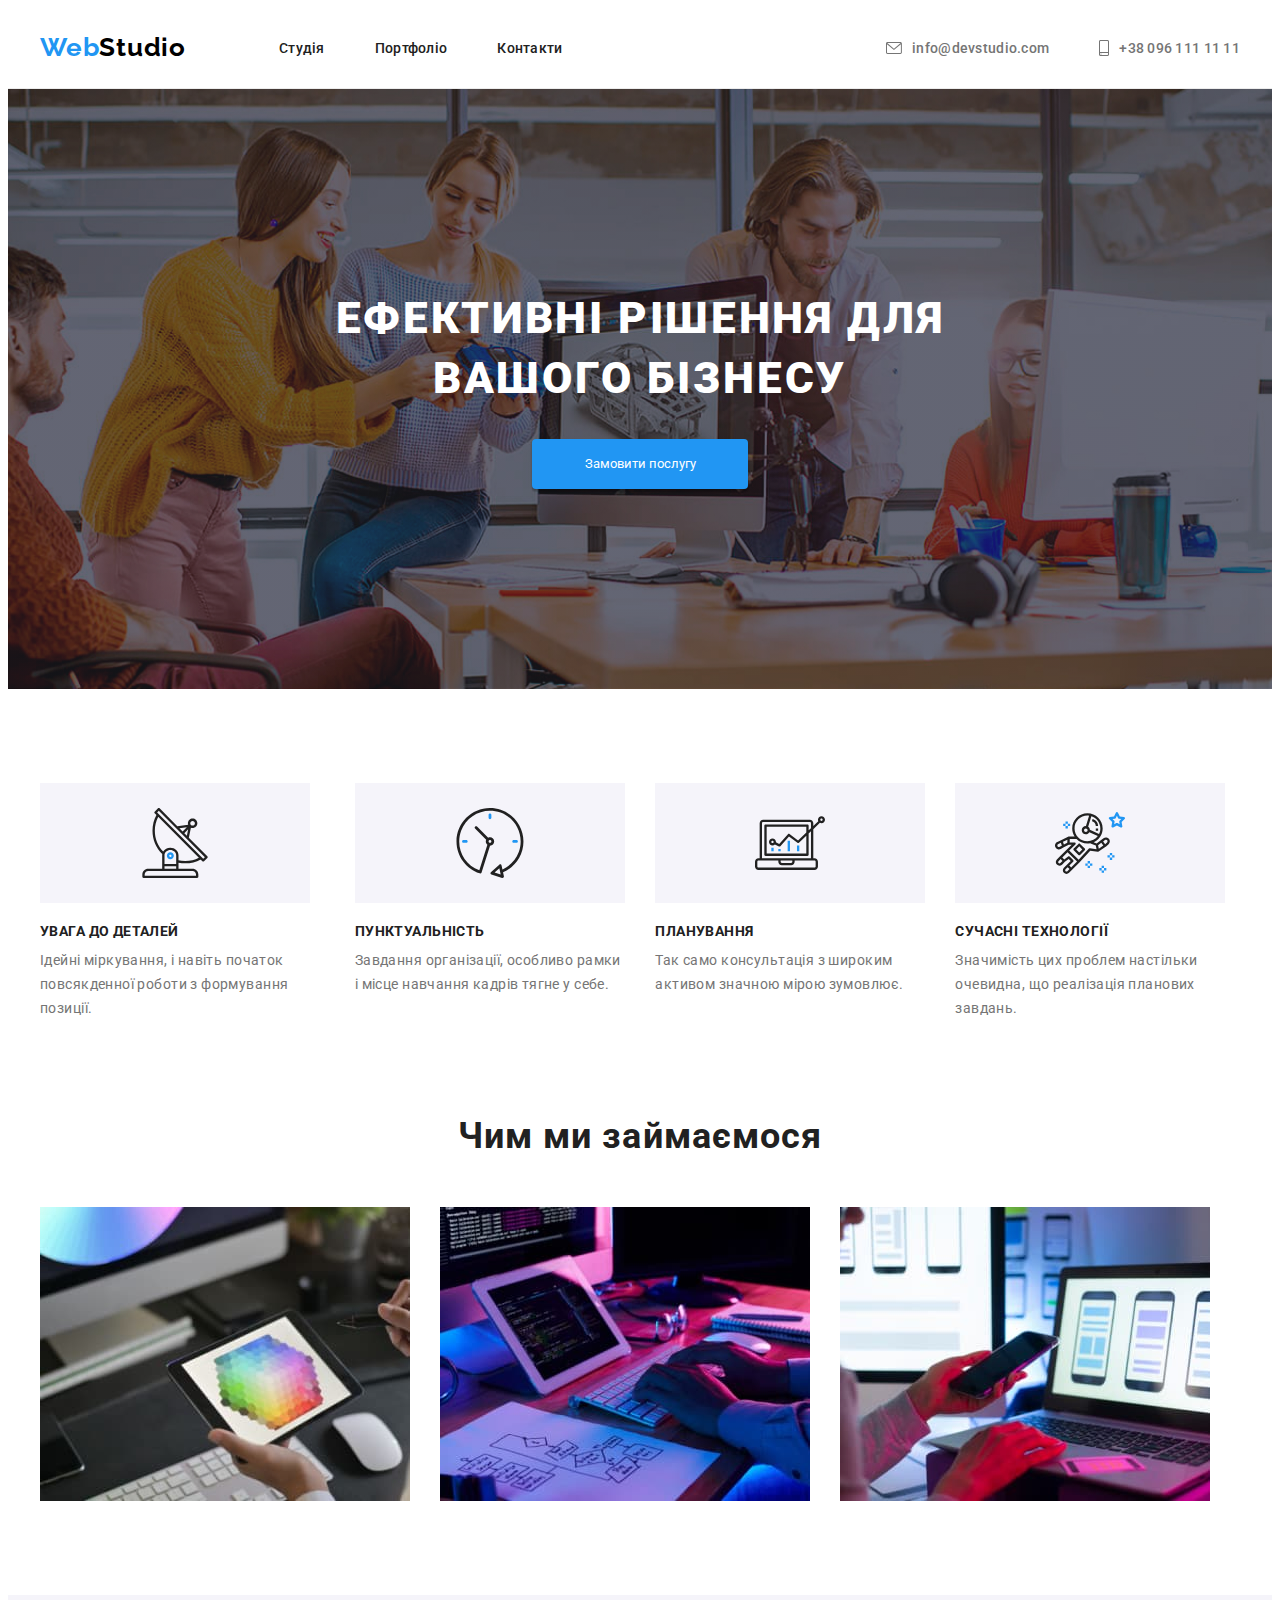
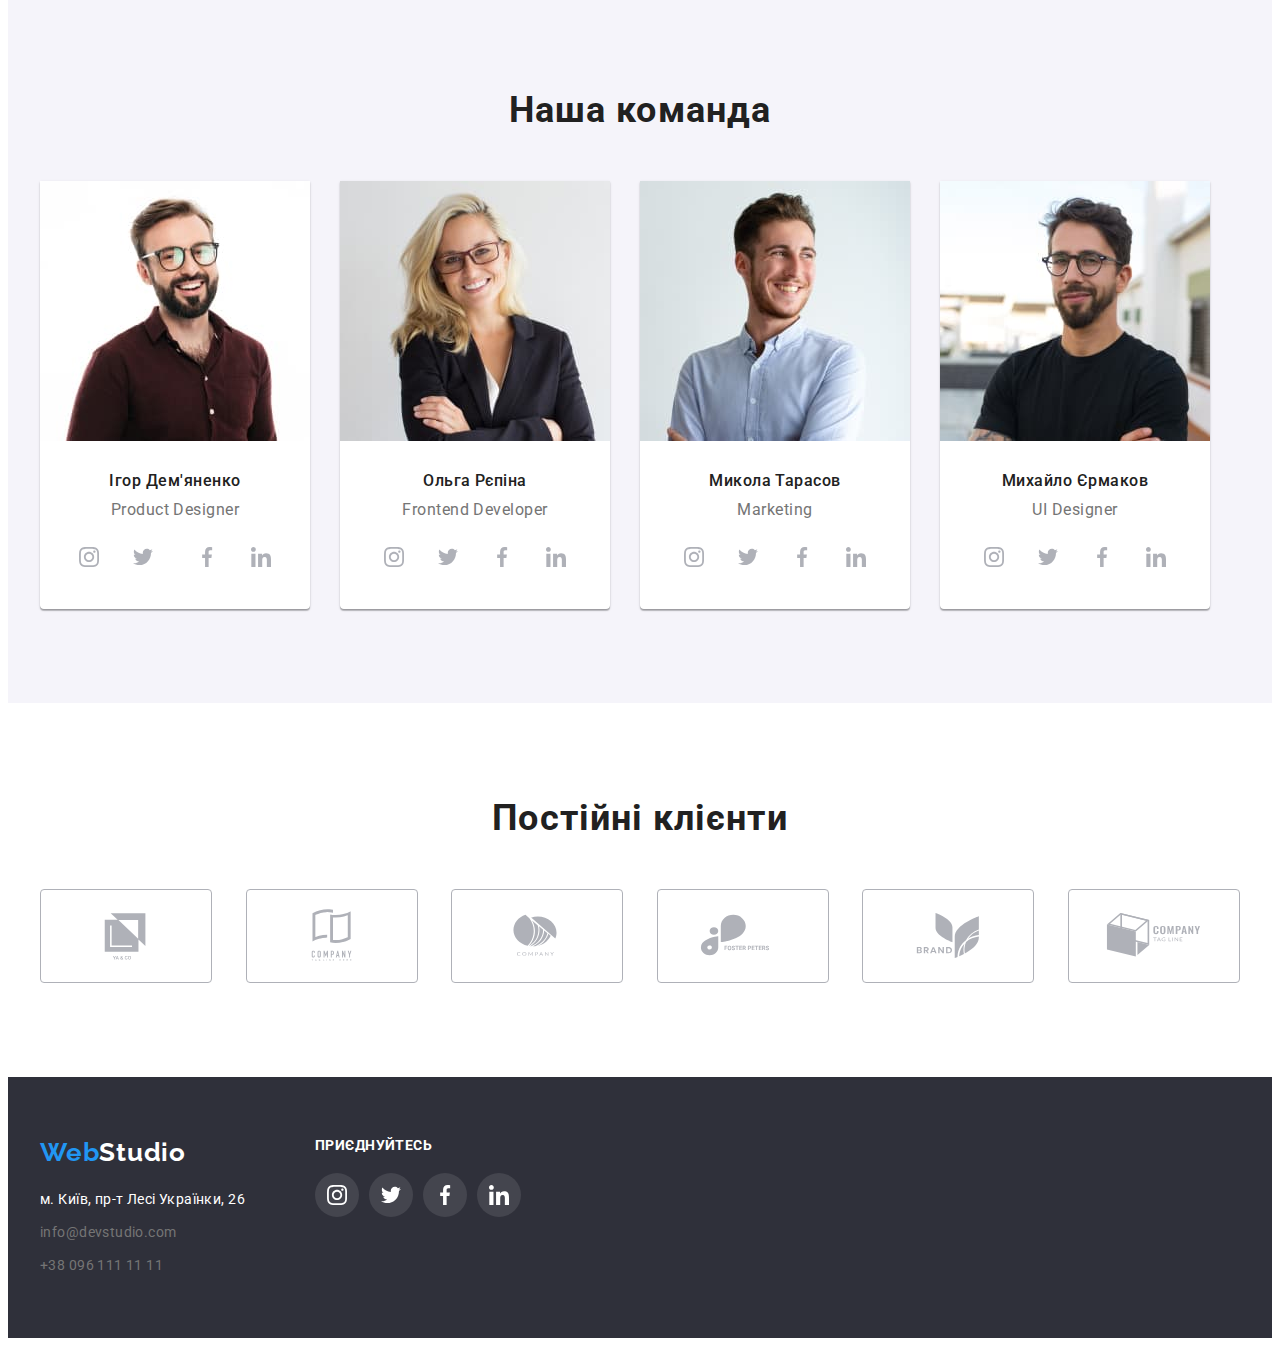
==== index.html @ 433f1bee "first step" ====
<!DOCTYPE html>
<html lang="uk">
  <head>
    <meta charset="UTF-8" />
    <meta http-equiv="X-UA-Compatible" content="IE=edge" />
    <meta name="viewport" content="width=device-width, initial-scale=1.0" />
    <link
      rel="stylesheet"
      href="https://cdnjs.cloudflare.com/ajax/libs/modern-normalize/1.1.0/modern-normalize.min.css"
      integrity="sha512-wpPYUAdjBVSE4KJnH1VR1HeZfpl1ub8YT/NKx4PuQ5NmX2tKuGu6U/JRp5y+Y8XG2tV+wKQpNHVUX03MfMFn9Q=="
      crossorigin="anonymous"
      referrerpolicy="no-referrer" />
    <link rel="preconnect" href="https://fonts.googleapis.com" />
    <link rel="preconnect" href="https://fonts.gstatic.com" crossorigin />
    <link
      href="https://fonts.googleapis.com/css2?family=Raleway:wght@700&family=Roboto:wght@400;500;700;900&display=swap"
      rel="stylesheet" />
    <link rel="stylesheet" href="./CSS/reset.css" />
    <link rel="stylesheet" href="./CSS/style.css" />
    <title lang="en">Studio</title>
  </head>
  <body>
    <header class="header">
      <div class="container header-container">
        <nav class="haeder-navigation">
          <a class="header-logo link" href="index.html" lang="en"
            ><span class="header-web-logo">Web</span>Studio
          </a>
          <ul class="header-navigation-list list">
            <li class="header-navigation-item">
              <a class="header-navigation-link link" href="index.html">Студія</a>
            </li>
            <li class="header-navigation-item">
              <a class="header-navigation-link link" href="portfolio.html">Портфоліо</a>
            </li>
            <li class="header-navigation-item">
              <a class="header-navigation-link link" href="">Контакти</a>
            </li>
          </ul>
        </nav>
        <ul class="header-address-list list">
          <li class="header-address-item">
            <a class="header-address-link link" href="mailto:info@devstudio.com"
              ><svg class="header-icon" width="16" height="12">
                <use href="./images/symbol-defs.svg#icon-envelope"></use>
              </svg>
              info@devstudio.com</a
            >
          </li>
          <li class="header-address-item">
            <a class="header-address-link link" href="tel:+380961111111">
              <svg class="header-icon" width="10" height="16">
                <use href="./images/symbol-defs.svg#icon-smartphone"></use>
              </svg>
              +38 096 111 11 11</a
            >
          </li>
        </ul>
      </div>
    </header>
    <main>
      <section class="btn-section">
        <div class="container">
          <h1 class="btn-heading">Ефективні рішення для вашого бізнесу</h1>
          <button class="main-btn" type="button">Замовити послугу</button>
        </div>
      </section>
      <section class="our-benefits">
        <div class="container">
          <ul class="benefits-list list">
            <li class="benefits-item">
              <div class="hero-icon-blocks">
                <svg class="benefits-icon" width="70" height="70">
                  <use href="./images/symbol-defs.svg#icon-antenna"></use>
                </svg>
              </div>
              <h2 class="benefits-heading">Увага до деталей</h2>
              <p class="benefits-description">
                Ідейні міркування, і навіть початок повсякденної роботи з формування позиції.
              </p>
            </li>
            <li class="benefits-item">
              <div class="hero-icon-blocks">
                <svg class="benefits-icon" width="70" height="70">
                  <use href="./images/symbol-defs.svg#icon-clock"></use>
                </svg>
              </div>
              <h2 class="benefits-heading">Пунктуальність</h2>
              <p class="benefits-description">
                Завдання організації, особливо рамки і місце навчання кадрів тягне у себе.
              </p>
            </li>
            <li class="benefits-item">
              <div class="hero-icon-blocks">
                <svg class="benefits-icon" width="70" height="70">
                  <use href="./images/symbol-defs.svg#icon-diagram"></use>
                </svg>
              </div>
              <h2 class="benefits-heading">Планування</h2>
              <p class="benefits-description">
                Так само консультація з широким активом значною мірою зумовлює.
              </p>
            </li>
            <li class="benefits-item">
              <div class="hero-icon-blocks">
                <svg class="benefits-icon" width="70" height="70">
                  <use href="./images/symbol-defs.svg#icon-astronaut"></use>
                </svg>
              </div>
              <h2 class="benefits-heading">Сучасні технології</h2>
              <p class="benefits-description">
                Значимість цих проблем настільки очевидна, що реалізація планових завдань.
              </p>
            </li>
          </ul>
        </div>
      </section>
      <section class="our-job">
        <div class="container">
          <h2 class="our-job-heading">Чим ми займаємося</h2>
          <ul class="our-job-list list">
            <li class="our-job-item">
              <img
                class="our-job-picture"
                src="./images/our-job-1.jpg"
                alt="печатает на планшете"
                width="370" />
            </li>
            <li class="our-job-item">
              <img
                class="our-job-picture"
                src="./images/our-job-2.jpg"
                alt="смартфон и ноутбук"
                width="370" />
            </li>
            <li class="our-job-item">
              <img
                class="our-job-picture"
                src="./images/our-job-3.jpg"
                alt="планшет с палитрой цветов"
                width="370" />
            </li>
          </ul>
        </div>
      </section>
      <section class="our-team">
        <div class="container">
          <h3 class="our-team-heading">Наша команда</h3>
          <ul class="our-team-list list">
            <li class="our-team-item">
              <div class="team-card">
                <img
                  class="our-team-photo"
                  src="./images/igor-demyanenko.jpg"
                  alt="Игорь Демьяненко"
                  width="270" />
                <h4 class="our-team-name">Ігор Дем'яненко</h4>
                <p class="our-team-job-title" lang="en">Product Designer</p>
                <ul class="team-soc-list list">
                  <li class="team-item">
                    <a class="team-soc-link" href=""
                      ><svg class="team-soc-icon" width="20" height="20">
                        <use href="./images/symbol-defs.svg#icon-instagram"></use></svg
                    ></a>
                  </li>
                  <li class="team-item">
                    <a class="team-soc-link" href=""
                      ><svg class="team-soc-icon" width="20" height="20">
                        <use href="./images/symbol-defs.svg#icon-twitter"></use></svg
                    ></a>
                  </li>
                  <li></li>
                  <li class="team-item">
                    <a class="team-soc-link" href=""
                      ><svg class="team-soc-icon" width="20" height="20">
                        <use href="./images/symbol-defs.svg#icon-facebook"></use></svg
                    ></a>
                  </li>
                  <li class="team-item">
                    <a class="team-soc-link" href=""
                      ><svg class="team-soc-icon" width="20" height="20">
                        <use href="./images/symbol-defs.svg#icon-linkedin"></use></svg
                    ></a>
                  </li>
                </ul>
              </div>
            </li>
            <li class="our-team-item">
              <div class="team-card">
                <img
                  class="our-team-photo"
                  src="./images/olga-repina.jpg"
                  alt="Ольга Репина"
                  width="270" />
                <h4 class="our-team-name">Ольга Рєпіна</h4>
                <p class="our-team-job-title" lang="en">Frontend Developer</p>
                <ul class="team-soc-list list">
                  <li class="team-item">
                    <a class="team-soc-link" href=""
                      ><svg class="team-soc-icon" width="20" height="20">
                        <use href="./images/symbol-defs.svg#icon-instagram"></use></svg
                    ></a>
                  </li>
                  <li class="team-item">
                    <a class="team-soc-link" href=""
                      ><svg class="team-soc-icon" width="20" height="20">
                        <use href="./images/symbol-defs.svg#icon-twitter"></use></svg
                    ></a>
                  </li>
                  <li class="team-item">
                    <a class="team-soc-link" href=""
                      ><svg class="team-soc-icon" width="20" height="20">
                        <use href="./images/symbol-defs.svg#icon-facebook"></use></svg
                    ></a>
                  </li>
                  <li class="team-item">
                    <a class="team-soc-link" href=""
                      ><svg class="team-soc-icon" width="20" height="20">
                        <use href="./images/symbol-defs.svg#icon-linkedin"></use></svg
                    ></a>
                  </li>
                </ul>
              </div>
            </li>
            <li class="our-team-item">
              <div class="team-card">
                <img
                  class="our-team-photo"
                  src="./images/nikolay-tarasov.jpg"
                  alt="Николай Тарасов"
                  width="270" />
                <h4 class="our-team-name">Микола Тарасов</h4>
                <p class="our-team-job-title" lang="en">Marketing</p>
                <ul class="team-soc-list list">
                  <li class="team-item">
                    <a class="team-soc-link" href=""
                      ><svg class="team-soc-icon" width="20" height="20">
                        <use href="./images/symbol-defs.svg#icon-instagram"></use></svg
                    ></a>
                  </li>
                  <li class="team-item">
                    <a class="team-soc-link" href=""
                      ><svg class="team-soc-icon" width="20" height="20">
                        <use href="./images/symbol-defs.svg#icon-twitter"></use></svg
                    ></a>
                  </li>
                  <li class="team-item">
                    <a class="team-soc-link" href=""
                      ><svg class="team-soc-icon" width="20" height="20">
                        <use href="./images/symbol-defs.svg#icon-facebook"></use></svg
                    ></a>
                  </li>
                  <li class="team-item">
                    <a class="team-soc-link" href=""
                      ><svg class="team-soc-icon" width="20" height="20">
                        <use href="./images/symbol-defs.svg#icon-linkedin"></use></svg
                    ></a>
                  </li>
                </ul>
              </div>
            </li>
            <li class="our-team-item">
              <div class="team-card">
                <img
                  class="our-team-photo"
                  src="./images/mihail-ermakov.jpg"
                  alt="Михаил Ермаков"
                  width="270" />
                <h4 class="our-team-name">Михайло Єрмаков</h4>
                <p class="our-team-job-title" lang="en">UI Designer</p>
                <ul class="team-soc-list list">
                  <li class="team-item">
                    <a class="team-soc-link" href="">
                      <svg class="team-soc-icon" width="20" height="20">
                        <use href="./images/symbol-defs.svg#icon-instagram"></use></svg
                    ></a>
                  </li>
                  <li class="team-item">
                    <a class="team-soc-link" href=""
                      ><svg class="team-soc-icon" width="20" height="20">
                        <use href="./images/symbol-defs.svg#icon-twitter"></use></svg
                    ></a>
                  </li>
                  <li class="team-item">
                    <a class="team-soc-link" href=""
                      ><svg class="team-soc-icon" width="20" height="20">
                        <use href="./images/symbol-defs.svg#icon-facebook"></use></svg
                    ></a>
                  </li>
                  <li class="team-item">
                    <a class="team-soc-link" href=""
                      ><svg class="team-soc-icon" width="20" height="20">
                        <use href="./images/symbol-defs.svg#icon-linkedin"></use></svg
                    ></a>
                  </li>
                </ul>
              </div>
            </li>
          </ul>
        </div>
      </section>
      <section class="our-clients">
        <div class="container">
          <h3 class="our-clients-title">Постійні клієнти</h3>
          <ul class="our-clients-list list">
            <li class="our-clients-item">
              <a href="" class="our-clients-link link">
                <svg class="our-clients-icon" width="106" height="60">
                  <use href="./images/symbol-defs.svg#icon-logo2"></use>
                </svg>
              </a>
            </li>
            <li class="our-clients-item">
              <a href="" class="our-clients-link">
                <svg class="our-clients-icon" width="106" height="60">
                  <use href="./images/symbol-defs.svg#icon-logo1"></use>
                </svg>
              </a>
            </li>
            <li class="our-clients-item">
              <a href="" class="our-clients-link">
                <svg class="our-clients-icon" width="106" height="60">
                  <use href="./images/symbol-defs.svg#icon-logo3"></use>
                </svg>
              </a>
            </li>
            <li class="our-clients-item">
              <a href="" class="our-clients-link">
                <svg class="our-clients-icon" width="106" height="60">
                  <use href="./images/symbol-defs.svg#icon-logo4"></use>
                </svg>
              </a>
            </li>
            <li class="our-clients-item">
              <a href="" class="our-clients-link">
                <svg class="our-clients-icon" width="106" height="60">
                  <use href="./images/symbol-defs.svg#icon-logo5"></use>
                </svg>
              </a>
            </li>
            <li class="our-clients-item">
              <a href="" class="our-clients-link">
                <svg class="our-clients-icon" width="106" height="60">
                  <use href="./images/symbol-defs.svg#icon-logo6"></use>
                </svg>
              </a>
            </li>
          </ul>
        </div>
      </section>
    </main>
    <footer class="footer-address">
      <div class="container">
        <div class="footer-blocks">
          <div class="footer-address-block">
            <a class="footer-logo link" href="index.html"
              ><span class="footer-web-logo">Web</span>Studio
            </a>
            <address class="foorer-address">
              <ul class="footer-address-list list">
                <li class="footer-address-item">
                  <a href="" class="address link">м. Київ, пр-т Лесі Українки, 26</a>
                </li>
                <li class="footer-address-item">
                  <a class="footer-address-description link" href="mailto:info@devstudio.com"
                    >info@devstudio.com</a
                  >
                </li>
                <li class="footer-address-item">
                  <a class="footer-phone link" href="tel:+380961111111">+38 096 111 11 11</a>
                </li>
              </ul>
            </address>
          </div>
          <div class="footer-join-us-block">
            <h3 class="join-us-title">Приєднуйтесь</h3>
            <ul class="join-us list">
              <li class="join-us-item">
                <a class="join-us-link" href="">
                  <svg class="footer-icon" width="20" height="20">
                    <use href="./images/symbol-defs.svg#icon-instagram"></use>
                  </svg>
                </a>
              </li>
              <li class="join-us-item">
                <a class="join-us-link" href=""
                  ><svg class="footer-icon" width="20" height="20">
                    <use href="./images/symbol-defs.svg#icon-twitter"></use></svg
                ></a>
              </li>
              <li class="join-us-item">
                <a class="join-us-link" href=""
                  ><svg class="footer-icon" width="20" height="20">
                    <use href="./images/symbol-defs.svg#icon-facebook"></use></svg
                ></a>
              </li>
              <li class="join-us-item">
                <a class="join-us-link" href=""
                  ><svg class="footer-icon" width="20" height="20">
                    <use href="./images/symbol-defs.svg#icon-linkedin"></use></svg
                ></a>
              </li>
            </ul>
          </div>
        </div>
      </div>
    </footer>
  </body>
</html>
---- CSS/style.css ----
:root {
  --main-header-color: #ffffff;
  --second-heading-color: #212121;
  --description-color: #757575;
  --header-logo-color: #000000;
  --footer-logo-color: #ffffff;
  --hover-color: #2196f3;
  --footer-adress-color: #ffffff;
  --web-logo: #2196f3;
  --service-btn-text: #ffffff;
  --service-btn-color: #2196f3;
  --filter-btn-hover-text: #ffffff;
  --filter-btn-hover-color: #2196f3;
  --filter-btn-text: #212121;
}

p,
h1,
h2,
h3,
h4,
h5,
h6 {
  margin: 0;
}

ul {
  margin: 0;
  padding-left: 0;
}

a {
  color: inherit;
}

body {
  font-family: 'Roboto', 'Raleway', sans-serif;
}

button input a {
  cursor: pointer;
}

.list {
  list-style: none;
  text-decoration: none;
}

.link {
  text-decoration: none;
}

.container {
  width: 1200px;
  margin: 0 auto;
  padding-left: 15px;
  padding-right: 15px;
  /* outline: 1px solid tomato; */
}

/* -------------- studio\portfolio header -------------- */

.header {
  padding-top: 24px;
  padding-bottom: 25px;
  border-bottom: 1px solid #ececec;
}

.header > .container {
  display: flex;
  align-items: center;
}

.haeder-navigation {
  display: flex;
  align-items: center;
}
.header-web-logo {
  color: var(--web-logo);
}

.header-logo {
  font-family: 'Raleway';
  font-weight: 700;
  font-size: 26px;
  line-height: 1.2;
  letter-spacing: 0.03em;
  color: var(--header-logo-color);
  margin-right: 93px;
}

.header-navigation-list {
  display: flex;
  gap: 50px;
}

.header-navigation-link:hover,
.header-navigation-link:focus {
  color: var(--hover-color);
}

.header-navigation-link {
  font-weight: 500;
  font-size: 14px;
  line-height: 1.15;
  letter-spacing: 0.02em;
  color: var(--second-heading-color);
}

.header-address-list {
  display: flex;
  gap: 50px;
  margin-left: auto;
}

.header-address-link:hover,
.header-address-link:focus {
  color: var(--hover-color);
}

.header-address-link {
  display: flex;
  align-items: center;
  font-weight: 500;
  font-size: 14px;
  line-height: 1.15;
  letter-spacing: 0.02em;
  color: var(--description-color);
}

.header-icon {
  margin-right: 10px;
  fill: currentColor;
}

/* -------------- studio-main -------------- */

.btn-section {
  padding: 200px 0;
  background-image: linear-gradient(rgba(47, 48, 58, 0.4), rgba(47, 48, 58, 0.4)),
    url(../images/main-background.jpg);
  background-repeat: no-repeat;
  background-position: center;
  background-size: cover;
}

.btn-section > .container {
  display: flex;
  flex-direction: column;
  align-items: center;
}

.btn-heading {
  font-weight: 900;
  font-size: 44px;
  line-height: 1.36;
  text-align: center;
  letter-spacing: 0.06em;
  text-transform: uppercase;
  color: var(--main-header-color);
  margin-bottom: 30px;
  max-width: 700px;
}

.main-btn {
  font-family: 'roboto';
  color: var(--service-btn-text);
  background-color: var(--service-btn-color);
  border: none;
  width: 216px;
  height: 50px;
  box-shadow: 0px 3px 1px rgba(0, 0, 0, 0.1), 0px 1px 2px rgba(0, 0, 0, 0.08),
    0px 2px 2px rgba(0, 0, 0, 0.12);
  border-radius: 4px;
}

.our-benefits {
  padding-top: 94px;
  padding-bottom: 94px;
}

.benefits-list {
  display: flex;
  gap: 30px;
}

.hero-icon-blocks {
  display: flex;
  justify-content: center;
  align-items: center;
  width: 270px;
  height: 120px;
  background-color: #f5f4fa;
  margin-bottom: 20px;
}

.benefits-heading {
  font-weight: 700;
  font-size: 14px;
  line-height: 1.15;
  letter-spacing: 0.03em;
  text-transform: uppercase;
  color: var(--second-heading-color);
  margin-bottom: 10px;
}

.benefits-description {
  font-weight: 400;
  font-size: 14px;
  line-height: 1.71;
  letter-spacing: 0.03em;
  color: var(--description-color);
}

.our-job {
  padding-bottom: 94px;
}

.our-job-heading {
  font-weight: 700;
  font-size: 36px;
  line-height: 1.17;
  text-align: center;
  letter-spacing: 0.03em;
  color: var(--second-heading-color);
  margin-bottom: 50px;
}

.our-job-list {
  display: flex;
  gap: 30px;
}

.our-team {
  padding-top: 94px;
  padding-bottom: 94px;
  background-color: #f5f4fa;
}

.team-card {
  box-shadow: 0px 1px 3px rgba(0, 0, 0, 0.12), 0px 1px 1px rgba(0, 0, 0, 0.14),
    0px 2px 1px rgba(0, 0, 0, 0.2);
  border-radius: 0px 0px 4px 4px;
}

.our-team-item {
  width: 270px;
  border-radius: 0px 0px 4px 4px;
  background-color: #fff;
}

.our-team-heading {
  font-weight: 700;
  font-size: 36px;
  line-height: 1.17;
  text-align: center;
  letter-spacing: 0.03em;
  color: var(--second-heading-color);
  margin-bottom: 50px;
}

.our-team-list {
  display: flex;
  gap: 30px;
}

/* .product-designer {}

.frontend-developer {}

.ui-designer {}

.marketing {} */

.our-team-name {
  font-weight: 500;
  font-size: 16px;
  line-height: 1.19;
  text-align: center;
  letter-spacing: 0.03em;
  color: var(--second-heading-color);
  padding-top: 30px;
  margin-bottom: 10px;
}

.our-team-job-title {
  font-weight: 400;
  font-size: 16px;
  line-height: 1.19;
  text-align: center;
  letter-spacing: 0.03em;
  color: var(--description-color);
  padding-bottom: 16px;
}

.team-soc-list {
  display: flex;
  gap: 10px;
  justify-content: center;
  padding-bottom: 30px;
}

.team-soc-link {
  display: flex;
  justify-content: center;
  align-items: center;
  width: 44px;
  height: 44px;
  border-radius: 50%;
}

.team-soc-icon {
  fill: #afb1b8;
}

.team-soc-link:hover,
.team-soc-link:focus {
  background: #2196f3;
  cursor: pointer;
  fill: white;
}

.team-soc-link:hover .team-soc-icon {
  fill: #ffffff;
}

/* -------------- portfolio main -------------- */

.main-filter {
  padding-top: 94px;
  padding-bottom: 94px;
}

.filter-list {
  margin-bottom: 50px;
  display: flex;
  gap: 8px;
  justify-content: center;
}

.filter-btn:hover,
.filter-btn:focus {
  color: var(--filter-btn-hover-text);
  background-color: var(--filter-btn-hover-color);
  box-shadow: 0px 3px 1px rgba(0, 0, 0, 0.1), 0px 1px 2px rgba(0, 0, 0, 0.08),
    0px 2px 2px rgba(0, 0, 0, 0.12);
}

.filter-btn {
  font-family: 'roboto';
  font-weight: 500;
  font-size: 16px;
  line-height: 1.62;
  text-align: center;
  letter-spacing: 0.03em;
  border: none;
  background: none;
  background-color: #f5f4fa;
  padding: 6px 22px;
  border-radius: 4px;
  cursor: pointer;
}

.example-list {
  display: flex;
  flex-wrap: wrap;
  row-gap: 30px;
  column-gap: 30px;
}

/* .card {
    border: 1px solid black;
} */

.example-item {
  width: 370px;
}

.example-link:hover {
  box-shadow: 0px 1px 1px rgba(0, 0, 0, 0.12), 0px 4px 4px rgba(0, 0, 0, 0.06),
    1px 4px 6px rgba(0, 0, 0, 0.16);
}

.description {
  padding: 20px 24px;
  border-left: 1px solid #eeeeee;
  border-right: 1px solid #eeeeee;
  border-bottom: 1px solid #eeeeee;
}

.example-title {
  font-weight: 700;
  font-size: 18px;
  line-height: 2;
  letter-spacing: 0.06em;
  color: var(--second-heading-color);
  margin-bottom: 4px;
}

.example-description {
  font-weight: 400;
  font-size: 16px;
  line-height: 1.88;
  letter-spacing: 0.03em;
  color: var(--description-color);
}

.our-clients {
  padding-top: 94px;
  padding-bottom: 94px;
}

.our-clients-title {
  font-style: normal;
  font-weight: 700;
  font-size: 36px;
  line-height: 42px;
  text-align: center;
  letter-spacing: 0.03em;
  color: var(--second-heading-color);
  margin-bottom: 50px;
}

.our-clients-list {
  display: flex;
  justify-content: space-between;
}

.our-clients-link {
  display: flex;
  justify-content: center;
  align-items: center;
  width: 170px;
  height: 92px;
  border: 1px solid #afb1b8;
  border-radius: 4px;
}

.our-clients-icon {
  fill: #afb1b8;
}

.our-clients-link:hover,
.our-clients-link:focus {
  border-color: rgba(33, 150, 243, 1);
}

.our-clients-link:hover .our-clients-icon {
  fill: #2196f3;
}
/* -------------- studio/porfolio footer -------------- */
.footer-address {
  background-color: #2f303a;
  padding-top: 60px;
  padding-bottom: 60px;
}

.footer-blocks {
  display: flex;
}

.footer-address-block {
  margin-right: 70px;
}

.footer-web-logo {
  color: var(--web-logo);
}

.footer-logo {
  font-family: 'Raleway';
  font-weight: 700;
  font-size: 26px;
  margin-bottom: 20px;
  line-height: 1.2;
  letter-spacing: 0.03em;
  color: var(--footer-logo-color);
}

.footer-address-item:not(:last-child) {
  margin-bottom: 9px;
}
.address {
  font-weight: 400;
  font-size: 14px;
  font-style: normal;
  line-height: 1.71;
  letter-spacing: 0.03em;
  color: var(--footer-adress-color);
  margin-bottom: 9px;
}

.address:hover {
  color: #2196f3;
  cursor: default;
}

.footer-address-description {
  font-family: 'Roboto';
  font-style: normal;
  font-weight: 400;
  font-size: 14px;
  line-height: 1.71;
  letter-spacing: 0.03em;
  color: var(--description-color);
  margin-bottom: 9px;
}

.footer-address-description:hover {
  color: #2196f3;
  cursor: default;
}

.footer-phone {
  font-family: 'Roboto';
  font-style: normal;
  font-weight: 400;
  font-size: 14px;
  line-height: 1.71;
  letter-spacing: 0.03em;
  color: var(--description-color);
}

.footer-phone:hover {
  color: #2196f3;
  cursor: default;
}

.join-us-title {
  font-style: normal;
  font-weight: 700;
  font-size: 14px;
  line-height: 16px;
  letter-spacing: 0.03em;
  text-transform: uppercase;
  color: var(--footer-adress-color);
  margin-bottom: 20px;
}

.join-us {
  display: flex;
  gap: 10px;
}

.join-us-link:hover,
.join-us-link:focus {
  background-color: rgba(33, 150, 243, 1);
  cursor: pointer;
}

.join-us-link {
  display: flex;
  justify-content: center;
  align-items: center;
  width: 44px;
  height: 44px;
  border-radius: 50%;
  background: rgba(255, 255, 255, 0.1);
}

.footer-icon {
  fill: white;
}
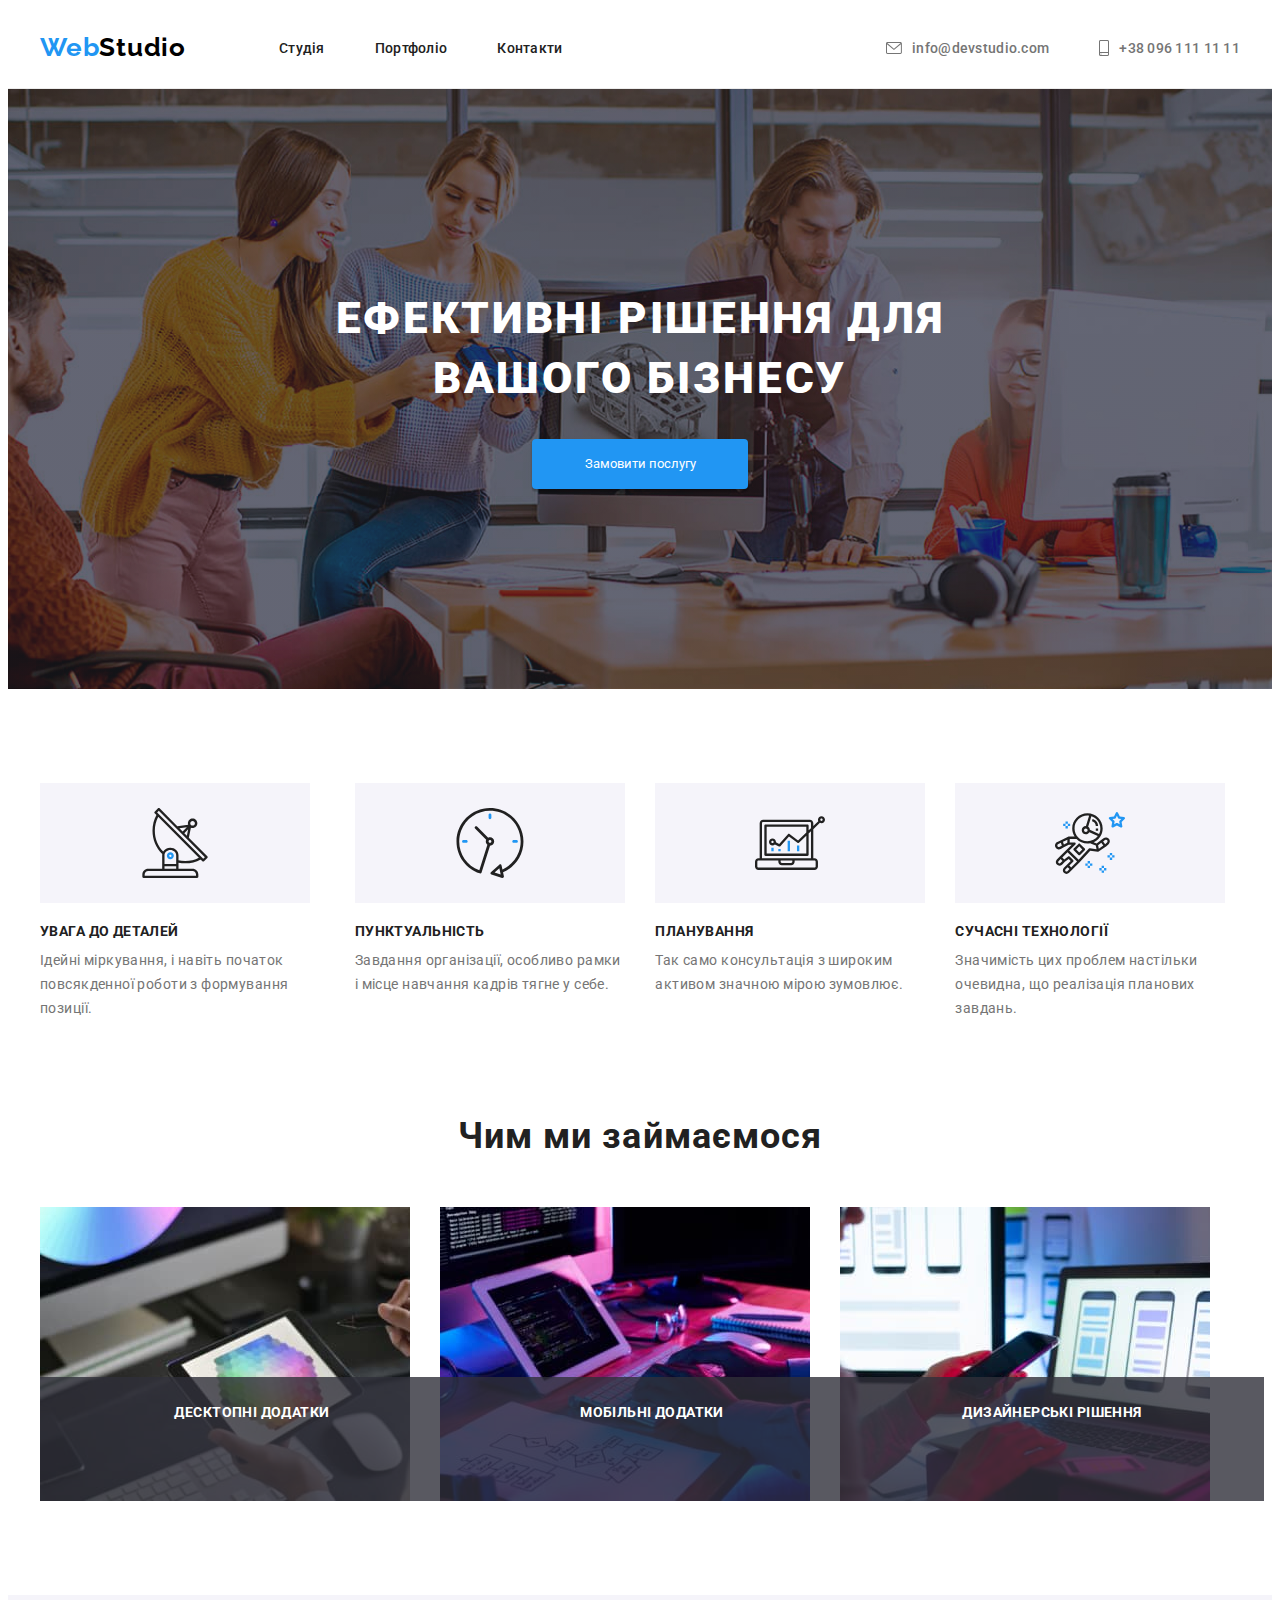
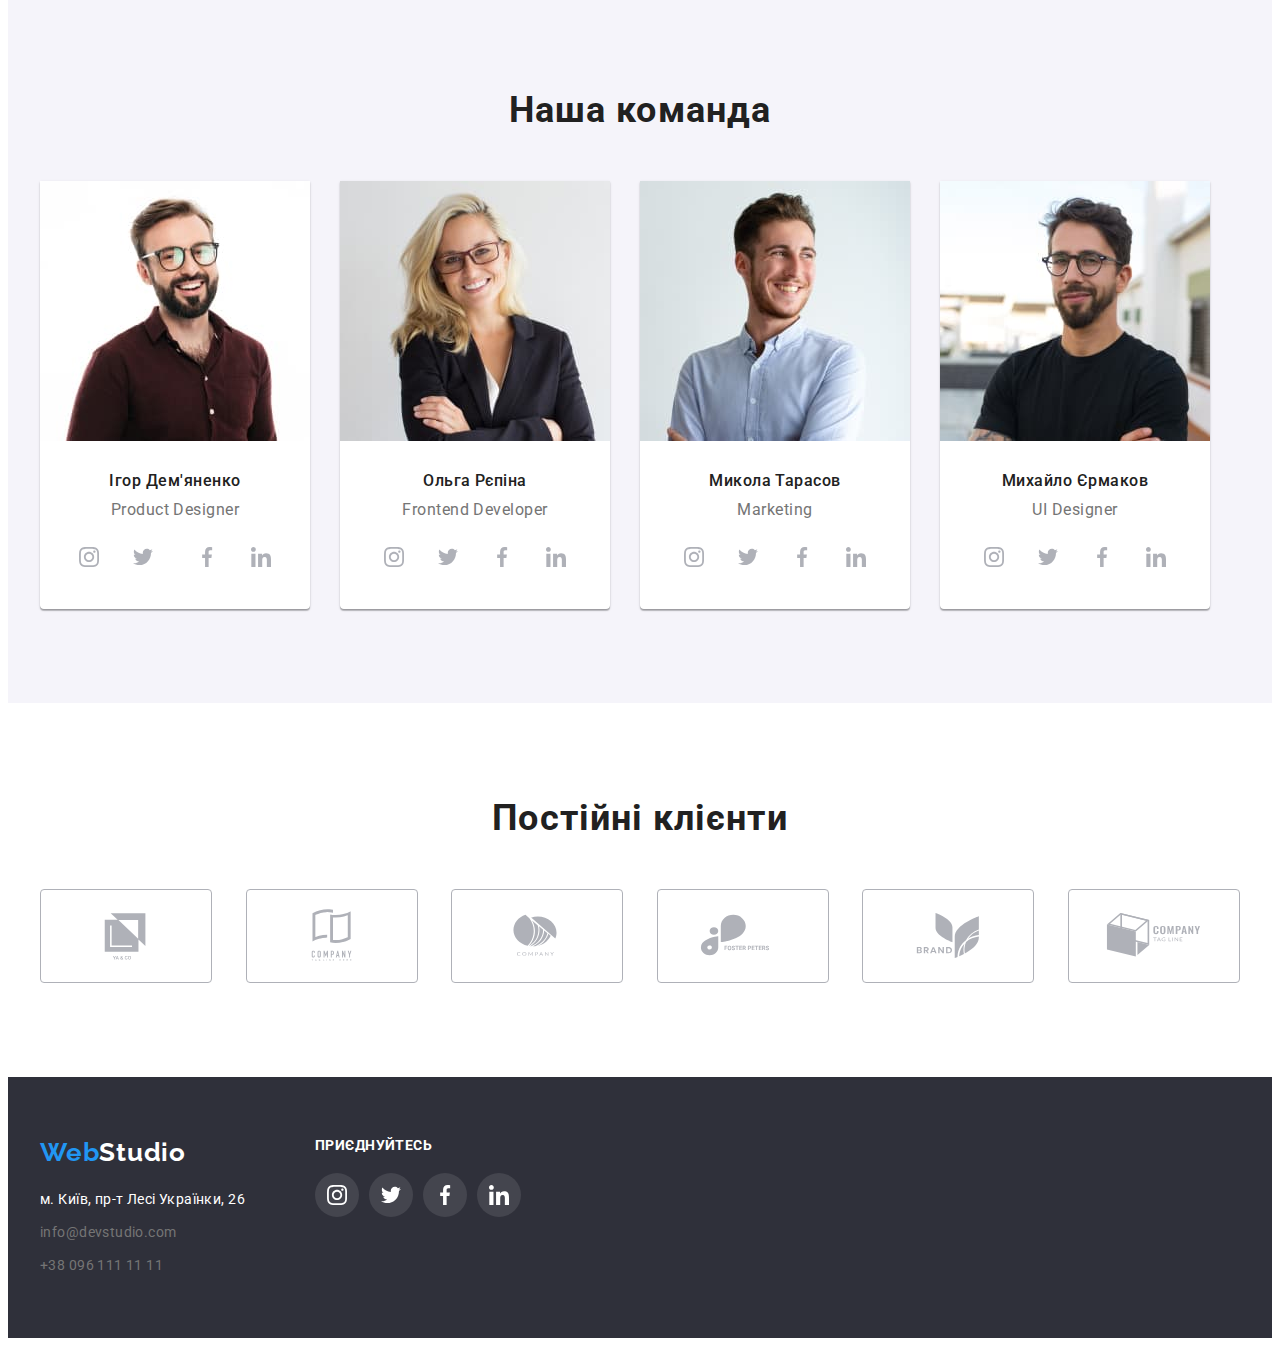
==== commit 717403f9: "done" ====
--- a/index.html
+++ b/index.html
@@ -62,7 +62,7 @@
       <section class="btn-section">
         <div class="container">
           <h1 class="btn-heading">Ефективні рішення для вашого бізнесу</h1>
-          <button class="main-btn" type="button">Замовити послугу</button>
+          <button class="main-btn" type="button" data-modal-open>Замовити послугу</button>
         </div>
       </section>
       <section class="our-benefits">
@@ -125,6 +125,7 @@
                 src="./images/our-job-1.jpg"
                 alt="печатает на планшете"
                 width="370" />
+              <p class="our-job-description">Десктопні додатки</p>
             </li>
             <li class="our-job-item">
               <img
@@ -132,6 +133,7 @@
                 src="./images/our-job-2.jpg"
                 alt="смартфон и ноутбук"
                 width="370" />
+              <p class="our-job-description">Мобільні додатки</p>
             </li>
             <li class="our-job-item">
               <img
@@ -139,6 +141,7 @@
                 src="./images/our-job-3.jpg"
                 alt="планшет с палитрой цветов"
                 width="370" />
+              <p class="our-job-description">Дизайнерські рішення</p>
             </li>
           </ul>
         </div>
@@ -405,5 +408,15 @@
         </div>
       </div>
     </footer>
+    <div class="backdrop is-hidden" data-modal>
+      <div class="modal">
+        <button class="modal-close" type="button" data-modal-close>
+          <svg class="modal-icon" width="18" height="18">
+            <use href="./images/symbol-defs.svg#icon-close"></use>
+          </svg>
+        </button>
+      </div>
+    </div>
+    <script src="./js/modal.js"></script>
   </body>
 </html>
--- a/CSS/style.css
+++ b/CSS/style.css
@@ -94,38 +94,57 @@
   gap: 50px;
 }
 
+.header-navigation-box {
+  position: relative;
+  width: 100%;
+}
+
+.header-navigation-link {
+  font-weight: 500;
+  font-size: 14px;
+  line-height: 1.15;
+  letter-spacing: 0.02em;
+  color: var(--second-heading-color);
+  transition-property: color;
+  transition-duration: 250ms;
+  transition-timing-function: cubic-bezier(0.4, 0, 0.2, 1);
+}
+
 .header-navigation-link:hover,
 .header-navigation-link:focus {
   color: var(--hover-color);
 }
 
-.header-navigation-link {
+/* .header-navigation-link::after {
+  content: '';
+  width: 100px;
+  height: 4px;
+  background-color: #2196f3;
+  border-radius: 2px;
+} */
+
+.header-address-list {
+  display: flex;
+  gap: 50px;
+  margin-left: auto;
+}
+
+.header-address-link {
+  display: flex;
+  align-items: center;
   font-weight: 500;
   font-size: 14px;
   line-height: 1.15;
   letter-spacing: 0.02em;
-  color: var(--second-heading-color);
-}
-
-.header-address-list {
-  display: flex;
-  gap: 50px;
-  margin-left: auto;
+  color: var(--description-color);
+  transition-property: color;
+  transition-duration: 250ms;
+  transition-timing-function: cubic-bezier(0.4, 0, 0.2, 1);
 }
 
 .header-address-link:hover,
 .header-address-link:focus {
   color: var(--hover-color);
-}
-
-.header-address-link {
-  display: flex;
-  align-items: center;
-  font-weight: 500;
-  font-size: 14px;
-  line-height: 1.15;
-  letter-spacing: 0.02em;
-  color: var(--description-color);
 }
 
 .header-icon {
@@ -226,6 +245,27 @@
   margin-bottom: 50px;
 }
 
+.our-job-item {
+  position: relative;
+}
+
+.our-job-description {
+  position: absolute;
+  bottom: 0;
+  font-style: normal;
+  font-weight: 700;
+  font-size: 14px;
+  line-height: 16px;
+  letter-spacing: 0.03em;
+  text-transform: uppercase;
+  width: 370px;
+  height: 70px;
+  background: rgba(47, 48, 58, 0.8);
+  color: #ffffff;
+  text-align: center;
+  padding: 27px;
+}
+
 .our-job-list {
   display: flex;
   gap: 30px;
@@ -307,21 +347,78 @@
   width: 44px;
   height: 44px;
   border-radius: 50%;
-}
-
-.team-soc-icon {
-  fill: #afb1b8;
+  transition-property: background;
+  transition-duration: 250ms;
+  transition-timing-function: cubic-bezier(0.4, 0, 0.2, 1);
 }
 
 .team-soc-link:hover,
 .team-soc-link:focus {
   background: #2196f3;
   cursor: pointer;
-  fill: white;
+}
+
+.team-soc-icon {
+  fill: #afb1b8;
+  transition-property: fill;
+  transition-duration: 250ms;
+  transition-timing-function: cubic-bezier(0.4, 0, 0.2, 1);
 }
 
 .team-soc-link:hover .team-soc-icon {
   fill: #ffffff;
+}
+
+/* -------------- our clients-------------- */
+
+.our-clients {
+  padding-top: 94px;
+  padding-bottom: 94px;
+}
+
+.our-clients-title {
+  font-style: normal;
+  font-weight: 700;
+  font-size: 36px;
+  line-height: 42px;
+  text-align: center;
+  letter-spacing: 0.03em;
+  color: var(--second-heading-color);
+  margin-bottom: 50px;
+}
+
+.our-clients-list {
+  display: flex;
+  justify-content: space-between;
+}
+
+.our-clients-link {
+  display: flex;
+  justify-content: center;
+  align-items: center;
+  width: 170px;
+  height: 92px;
+  border: 1px solid #afb1b8;
+  border-radius: 4px;
+  transition-property: border-color;
+  transition-duration: 250ms;
+  transition-timing-function: cubic-bezier(0.4, 0, 0.2, 1);
+}
+
+.our-clients-icon {
+  fill: #afb1b8;
+  transition-property: fill;
+  transition-duration: 250ms;
+  transition-timing-function: cubic-bezier(0.4, 0, 0.2, 1);
+}
+
+.our-clients-link:hover,
+.our-clients-link:focus {
+  border-color: rgba(33, 150, 243, 1);
+}
+
+.our-clients-link:hover .our-clients-icon {
+  fill: #2196f3;
 }
 
 /* -------------- portfolio main -------------- */
@@ -336,6 +433,24 @@
   display: flex;
   gap: 8px;
   justify-content: center;
+}
+
+.filter-btn {
+  font-family: 'roboto';
+  font-weight: 500;
+  font-size: 16px;
+  line-height: 1.62;
+  text-align: center;
+  letter-spacing: 0.03em;
+  border: none;
+  background: none;
+  background-color: #f5f4fa;
+  padding: 6px 22px;
+  border-radius: 4px;
+  cursor: pointer;
+  transition: color 250ms cubic-bezier(0.4, 0, 0.2, 1),
+    background-color 250ms cubic-bezier(0.4, 0, 0.2, 1),
+    box-shadow 250ms cubic-bezier(0.4, 0, 0.2, 1);
 }
 
 .filter-btn:hover,
@@ -346,21 +461,6 @@
     0px 2px 2px rgba(0, 0, 0, 0.12);
 }
 
-.filter-btn {
-  font-family: 'roboto';
-  font-weight: 500;
-  font-size: 16px;
-  line-height: 1.62;
-  text-align: center;
-  letter-spacing: 0.03em;
-  border: none;
-  background: none;
-  background-color: #f5f4fa;
-  padding: 6px 22px;
-  border-radius: 4px;
-  cursor: pointer;
-}
-
 .example-list {
   display: flex;
   flex-wrap: wrap;
@@ -368,17 +468,46 @@
   column-gap: 30px;
 }
 
-/* .card {
-    border: 1px solid black;
-} */
-
 .example-item {
   width: 370px;
+}
+
+.example-link {
+  transition: box-shadow 250ms cubic-bezier(0.4, 0, 0.2, 1);
 }
 
 .example-link:hover {
   box-shadow: 0px 1px 1px rgba(0, 0, 0, 0.12), 0px 4px 4px rgba(0, 0, 0, 0.06),
     1px 4px 6px rgba(0, 0, 0, 0.16);
+}
+
+.example-link:hover .example-box-description {
+  box-shadow: 0px 1px 1px rgba(0, 0, 0, 0.12), 0px 4px 4px rgba(0, 0, 0, 0.06),
+    1px 4px 6px rgba(0, 0, 0, 0.16);
+  transform: translateY(0%);
+}
+
+.example-box {
+  position: relative;
+  overflow: hidden;
+}
+
+.example-box-description {
+  position: absolute;
+  top: 0;
+  left: 0;
+  height: 100%;
+  background-color: rgba(33, 150, 243, 0.9);
+  color: #ffffff;
+  padding: 63px 24px;
+  font-style: normal;
+  font-weight: 400;
+  font-size: 18px;
+  line-height: 1.56;
+  letter-spacing: 0.03em;
+  transform: translateY(100%);
+  transition: transform 250ms cubic-bezier(0.4, 0, 0.2, 1);
+  overflow: auto;
 }
 
 .description {
@@ -405,49 +534,6 @@
   color: var(--description-color);
 }
 
-.our-clients {
-  padding-top: 94px;
-  padding-bottom: 94px;
-}
-
-.our-clients-title {
-  font-style: normal;
-  font-weight: 700;
-  font-size: 36px;
-  line-height: 42px;
-  text-align: center;
-  letter-spacing: 0.03em;
-  color: var(--second-heading-color);
-  margin-bottom: 50px;
-}
-
-.our-clients-list {
-  display: flex;
-  justify-content: space-between;
-}
-
-.our-clients-link {
-  display: flex;
-  justify-content: center;
-  align-items: center;
-  width: 170px;
-  height: 92px;
-  border: 1px solid #afb1b8;
-  border-radius: 4px;
-}
-
-.our-clients-icon {
-  fill: #afb1b8;
-}
-
-.our-clients-link:hover,
-.our-clients-link:focus {
-  border-color: rgba(33, 150, 243, 1);
-}
-
-.our-clients-link:hover .our-clients-icon {
-  fill: #2196f3;
-}
 /* -------------- studio/porfolio footer -------------- */
 .footer-address {
   background-color: #2f303a;
@@ -480,6 +566,7 @@
 .footer-address-item:not(:last-child) {
   margin-bottom: 9px;
 }
+
 .address {
   font-weight: 400;
   font-size: 14px;
@@ -487,7 +574,9 @@
   line-height: 1.71;
   letter-spacing: 0.03em;
   color: var(--footer-adress-color);
-  margin-bottom: 9px;
+  transition-property: color;
+  transition-duration: 250ms;
+  transition-timing-function: cubic-bezier(0.4, 0, 0.2, 1);
 }
 
 .address:hover {
@@ -503,7 +592,9 @@
   line-height: 1.71;
   letter-spacing: 0.03em;
   color: var(--description-color);
-  margin-bottom: 9px;
+  transition-property: color;
+  transition-duration: 250ms;
+  transition-timing-function: cubic-bezier(0.4, 0, 0.2, 1);
 }
 
 .footer-address-description:hover {
@@ -519,6 +610,9 @@
   line-height: 1.71;
   letter-spacing: 0.03em;
   color: var(--description-color);
+  transition-property: color;
+  transition-duration: 250ms;
+  transition-timing-function: cubic-bezier(0.4, 0, 0.2, 1);
 }
 
 .footer-phone:hover {
@@ -540,6 +634,19 @@
 .join-us {
   display: flex;
   gap: 10px;
+}
+
+.join-us-link {
+  display: flex;
+  justify-content: center;
+  align-items: center;
+  width: 44px;
+  height: 44px;
+  border-radius: 50%;
+  background: rgba(255, 255, 255, 0.1);
+  transition-property: background-color;
+  transition-duration: 250ms;
+  transition-timing-function: cubic-bezier(0.4, 0, 0.2, 1);
 }
 
 .join-us-link:hover,
@@ -548,16 +655,55 @@
   cursor: pointer;
 }
 
-.join-us-link {
-  display: flex;
-  justify-content: center;
-  align-items: center;
-  width: 44px;
-  height: 44px;
-  border-radius: 50%;
-  background: rgba(255, 255, 255, 0.1);
-}
-
 .footer-icon {
   fill: white;
 }
+
+/* -----------------------model-windows----------------------*/
+
+.backdrop {
+  position: fixed;
+  top: 0;
+  width: 100%;
+  height: 100%;
+  background-color: rgba(0, 0, 0, 0.2);
+  transition: opacity 250ms cubic-bezier(0.4, 0, 0.2, 1),
+    visibility 250ms cubic-bezier(0.4, 0, 0.2, 1);
+}
+
+.backdrop.is-hidden .modal {
+  transform: translate(-50%, -50%) scale(0);
+}
+
+.modal {
+  position: absolute;
+  top: 50%;
+  left: 50%;
+  transform: translate(-50%, -50%) scale(1);
+  width: 528px;
+  min-height: 581px;
+  background-color: #ffffff;
+  box-shadow: 0px 1px 3px rgba(0, 0, 0, 0.12), 0px 1px 1px rgba(0, 0, 0, 0.14),
+    0px 2px 1px rgba(0, 0, 0, 0.2);
+  border-radius: 4px;
+  transition: transform 250ms cubic-bezier(0.4, 0, 0.2, 1), scale 250ms cubic-bezier(0.4, 0, 0.2, 1);
+}
+
+.modal-close {
+  position: absolute;
+  display: flex;
+  justify-content: center;
+  align-items: center;
+  right: 8px;
+  top: 8px;
+  width: 30px;
+  height: 30px;
+  border: 1px solid rgba(0, 0, 0, 0.1);
+  border-radius: 50%;
+}
+
+.is-hidden {
+  opacity: 0;
+  visibility: hidden;
+  pointer-events: none;
+}
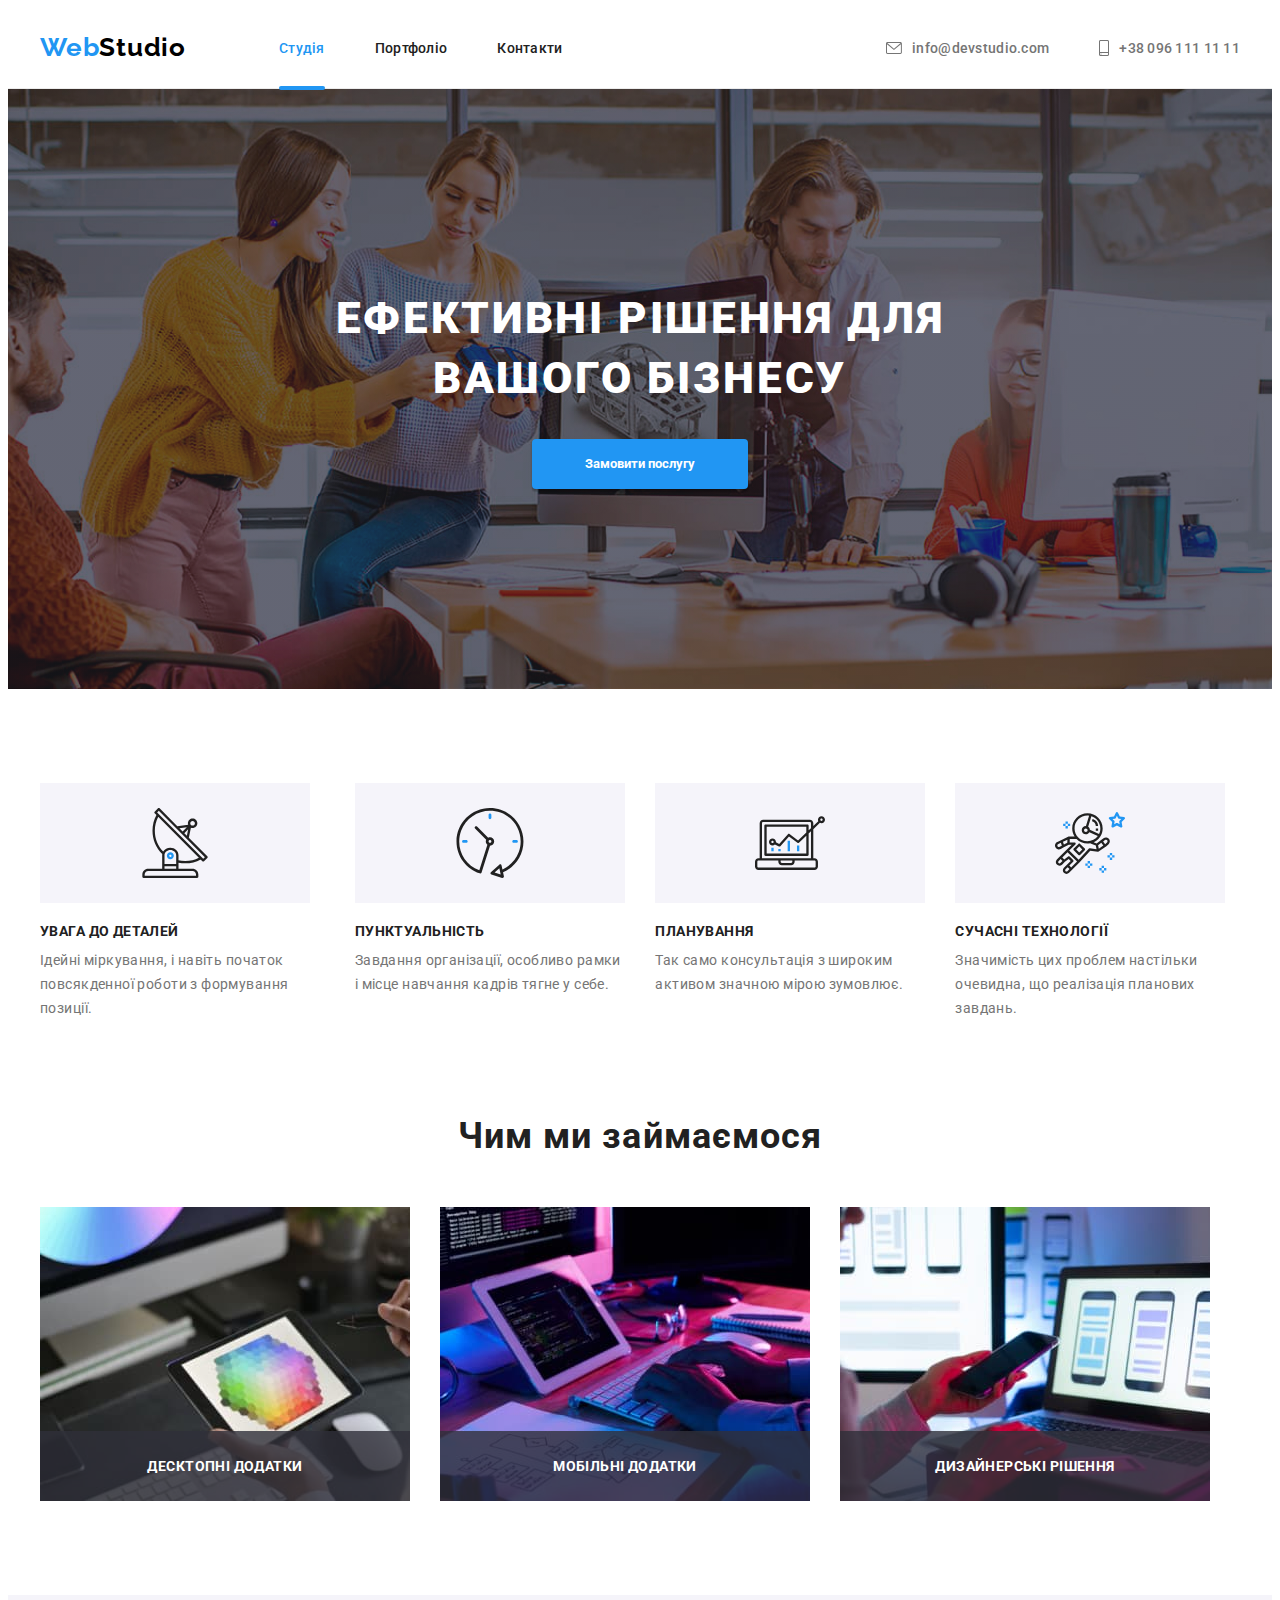
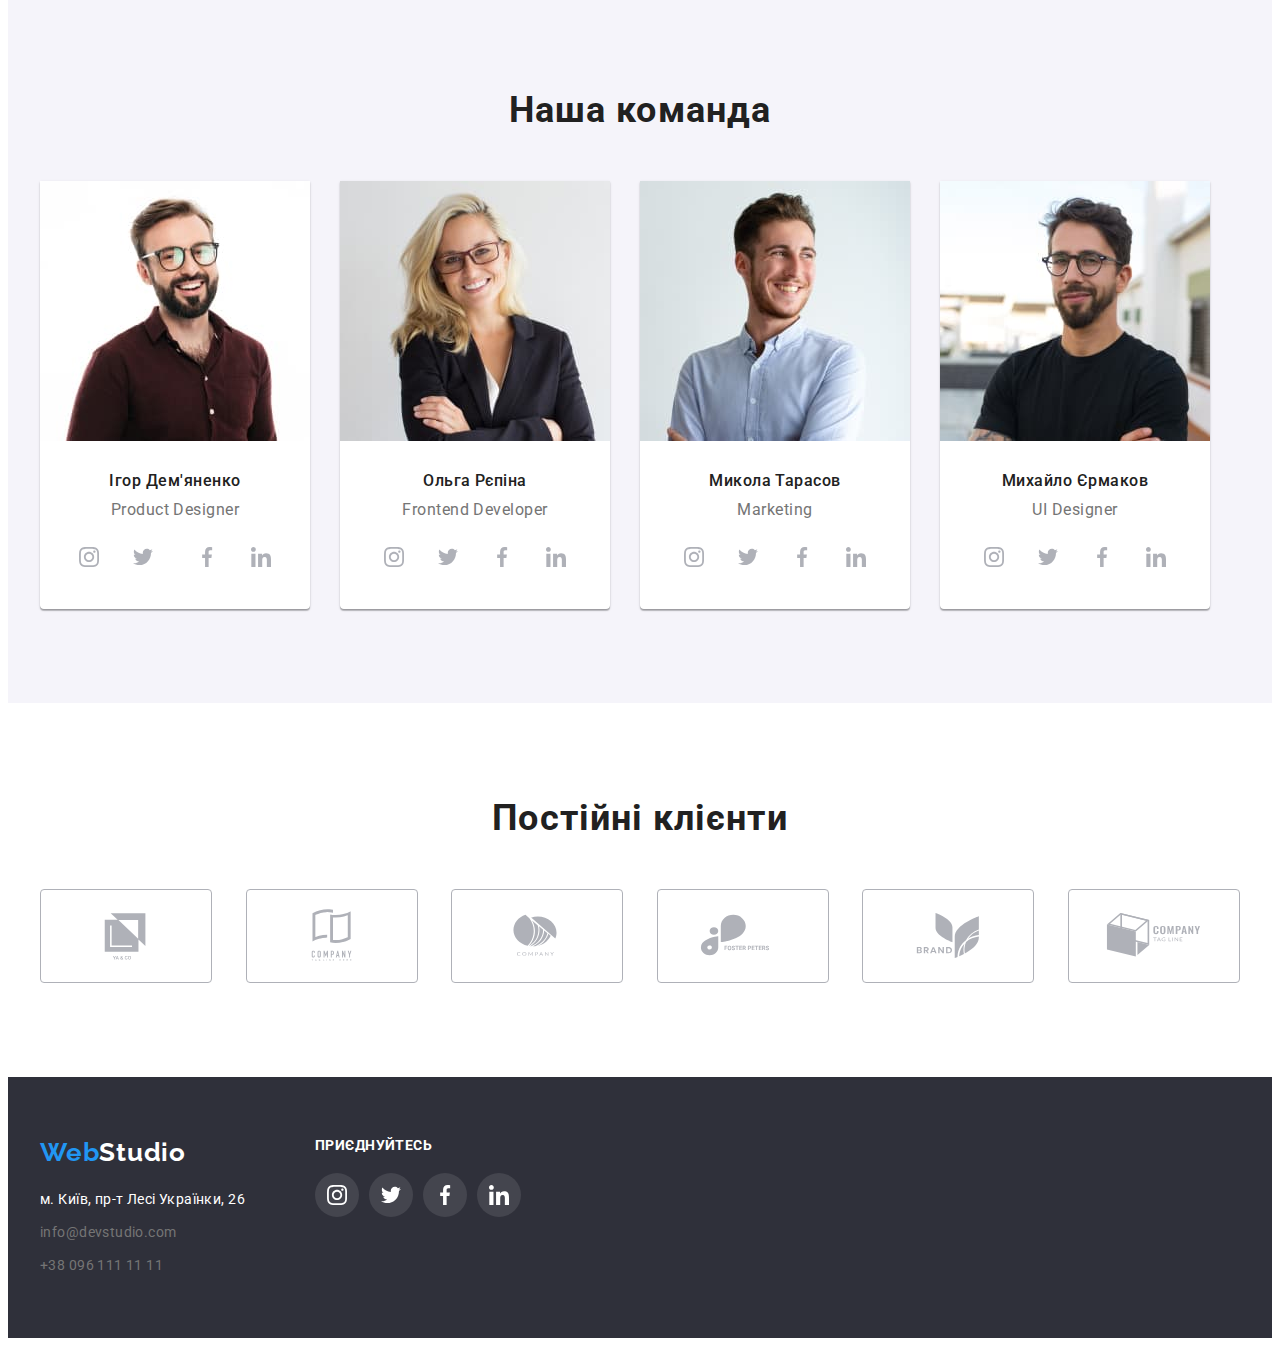
==== commit bed0e5b4: "done" ====
--- a/index.html
+++ b/index.html
@@ -28,7 +28,7 @@
           </a>
           <ul class="header-navigation-list list">
             <li class="header-navigation-item">
-              <a class="header-navigation-link link" href="index.html">Студія</a>
+              <a class="header-navigation-link current link" href="index.html">Студія</a>
             </li>
             <li class="header-navigation-item">
               <a class="header-navigation-link link" href="portfolio.html">Портфоліо</a>
--- a/CSS/style.css
+++ b/CSS/style.css
@@ -94,20 +94,32 @@
   gap: 50px;
 }
 
-.header-navigation-box {
-  position: relative;
-  width: 100%;
-}
-
 .header-navigation-link {
   font-weight: 500;
   font-size: 14px;
   line-height: 1.15;
   letter-spacing: 0.02em;
   color: var(--second-heading-color);
-  transition-property: color;
-  transition-duration: 250ms;
-  transition-timing-function: cubic-bezier(0.4, 0, 0.2, 1);
+  transition: color 250ms cubic-bezier(0.4, 0, 0.2, 1);
+}
+
+.header-navigation-link.current {
+  display: block;
+  position: relative;
+  color: var(--hover-color);
+}
+
+.header-navigation-link.current::after {
+  content: '';
+  position: absolute;
+  bottom: -32px;
+  left: 0;
+  display: block;
+  width: 100%;
+  height: 4px;
+  border-radius: 2px;
+  background-color: #2196f3;
+  transform: translate(0, 50%);
 }
 
 .header-navigation-link:hover,
@@ -115,12 +127,26 @@
   color: var(--hover-color);
 }
 
-/* .header-navigation-link::after {
+/* .header-navigation-link:hover::after {
+  opacity: 1;
+} */
+
+/* .current {
+  color: var(--hover-color);
+  display: block;
+  position: relative;
+}
+
+.current::after {
   content: '';
-  width: 100px;
+  position: absolute;
+  bottom: -32px;
+  left: 0;
+  display: block;
+  width: 100%;
   height: 4px;
+  border-radius: 2px;
   background-color: #2196f3;
-  border-radius: 2px;
 } */
 
 .header-address-list {
@@ -185,6 +211,7 @@
   font-family: 'roboto';
   color: var(--service-btn-text);
   background-color: var(--service-btn-color);
+  font-weight: 700;
   border: none;
   width: 216px;
   height: 50px;
@@ -250,6 +277,7 @@
 }
 
 .our-job-description {
+  display: flex;
   position: absolute;
   bottom: 0;
   font-style: normal;
@@ -262,8 +290,8 @@
   height: 70px;
   background: rgba(47, 48, 58, 0.8);
   color: #ffffff;
-  text-align: center;
-  padding: 27px;
+  justify-content: center;
+  align-items: center;
 }
 
 .our-job-list {
@@ -581,7 +609,6 @@
 
 .address:hover {
   color: #2196f3;
-  cursor: default;
 }
 
 .footer-address-description {
@@ -599,7 +626,6 @@
 
 .footer-address-description:hover {
   color: #2196f3;
-  cursor: default;
 }
 
 .footer-phone {
@@ -617,7 +643,6 @@
 
 .footer-phone:hover {
   color: #2196f3;
-  cursor: default;
 }
 
 .join-us-title {
